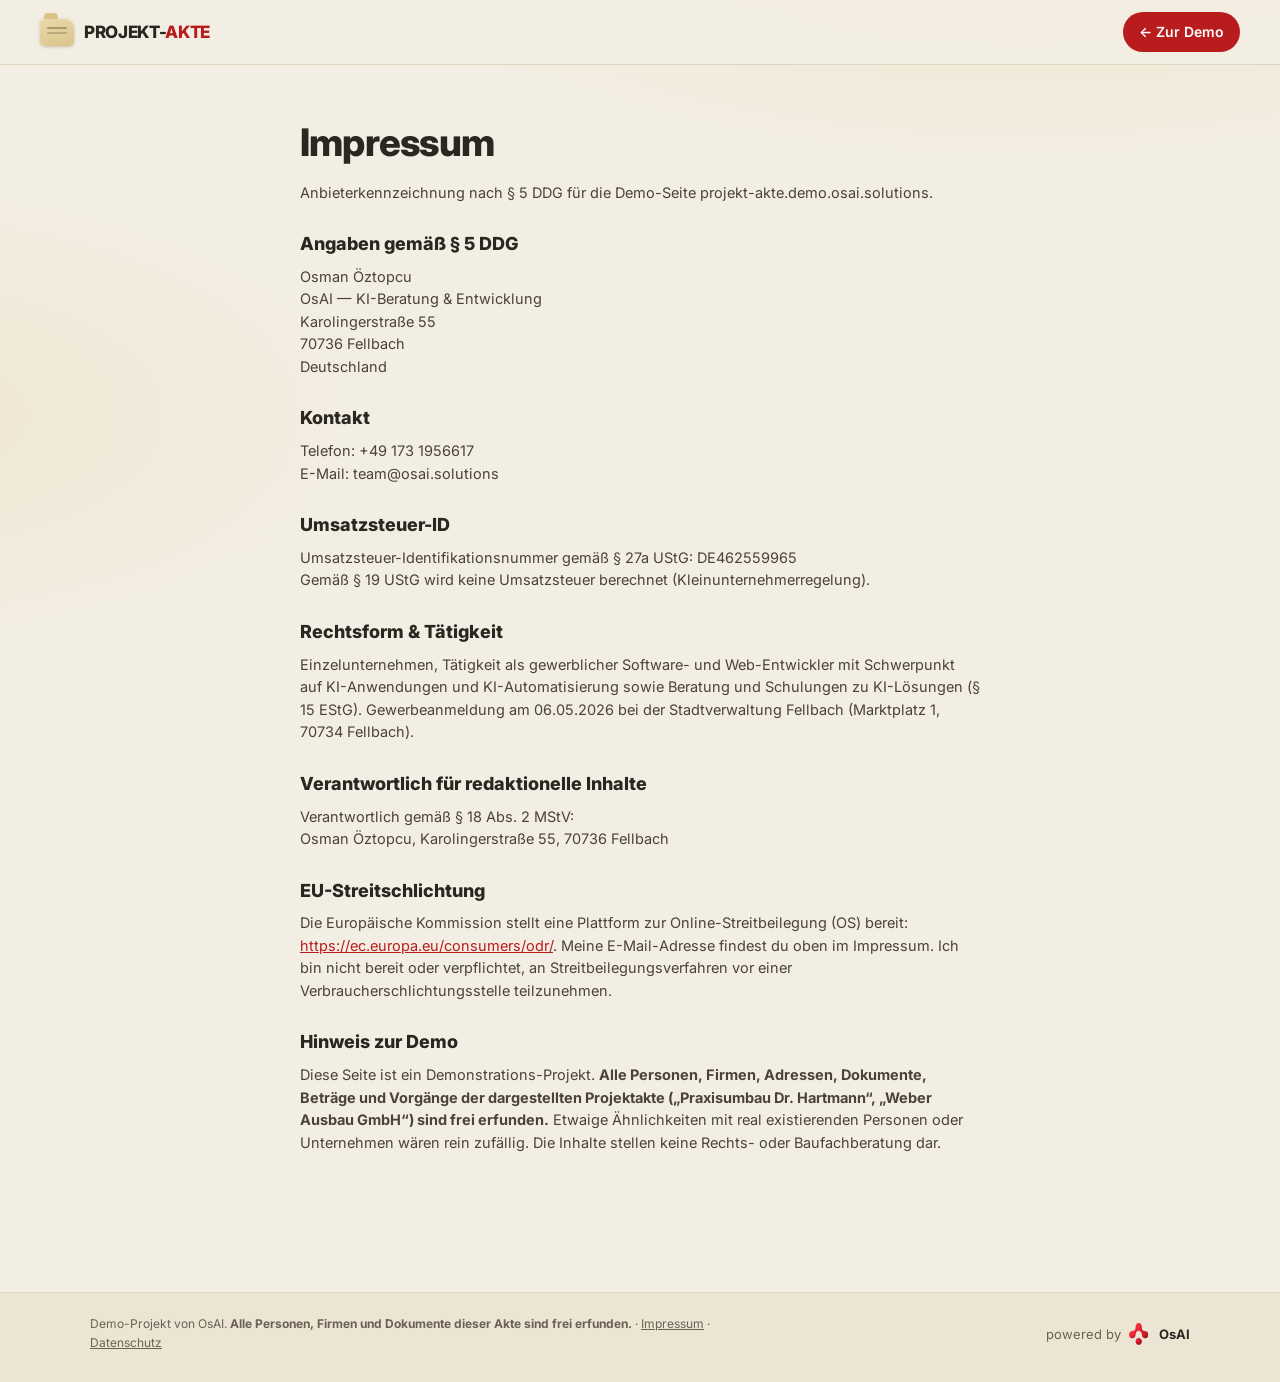
==== impressum.html @ 4da93a94 "feat: Phase 4 — Polish: Rahmen-Story, Impressum/Datenschutz (Freitext-Gemini-Passus), OG-Bild, Mobil" ====
<!DOCTYPE html>
<html lang="de">
<head>
  <meta charset="UTF-8">
  <meta name="viewport" content="width=device-width, initial-scale=1.0">
  <title>Impressum — Projekt-Akte</title>
  <meta name="description" content="Impressum der Demo-Seite Projekt-Akte — Anbieterkennzeichnung nach § 5 DDG.">
  <meta name="robots" content="noindex">
  <link rel="icon" href="data:image/svg+xml,<svg xmlns='http://www.w3.org/2000/svg' viewBox='0 0 100 100'><rect x='8' y='30' width='84' height='58' rx='10' fill='%23d9c489'/><rect x='8' y='22' width='34' height='14' rx='5' fill='%23b91c1c'/><rect x='20' y='48' width='60' height='6' rx='3' fill='%232b2620' opacity='.45'/><rect x='20' y='62' width='44' height='6' rx='3' fill='%232b2620' opacity='.3'/></svg>">
  <link rel="preconnect" href="https://fonts.googleapis.com">
  <link rel="preconnect" href="https://fonts.gstatic.com" crossorigin>
  <link href="https://fonts.googleapis.com/css2?family=Inter:wght@400;500;600;700;800&display=swap" rel="stylesheet">
  <link rel="stylesheet" href="assets/css/style.css">
</head>
<body>

  <header class="topbar">
    <a class="topbar-brand" href="/">
      <span class="akte-mark" aria-hidden="true"></span>
      <span class="topbar-wort">PROJEKT-<em>AKTE</em></span>
    </a>
    <a class="topbar-cta" href="/">← Zur Demo</a>
  </header>

  <main class="legal-page">
    <h1>Impressum</h1>
    <p class="legal-lead">Anbieterkennzeichnung nach § 5 DDG für die Demo-Seite projekt-akte.demo.osai.solutions.</p>

    <h2>Angaben gemäß § 5 DDG</h2>
    <p>
      Osman Öztopcu<br>
      OsAI — KI-Beratung &amp; Entwicklung<br>
      Karolingerstraße 55<br>
      70736 Fellbach<br>
      Deutschland
    </p>

    <h2>Kontakt</h2>
    <p>
      Telefon: +49 173 1956617<br>
      E-Mail: team@osai.solutions
    </p>

    <h2>Umsatzsteuer-ID</h2>
    <p>Umsatzsteuer-Identifikationsnummer gemäß § 27a UStG: DE462559965<br>
    Gemäß § 19 UStG wird keine Umsatzsteuer berechnet (Kleinunternehmerregelung).</p>

    <h2>Rechtsform &amp; Tätigkeit</h2>
    <p>Einzelunternehmen, Tätigkeit als gewerblicher Software- und Web-Entwickler mit Schwerpunkt auf KI-Anwendungen und KI-Automatisierung sowie Beratung und Schulungen zu KI-Lösungen (§ 15 EStG). Gewerbeanmeldung am 06.05.2026 bei der Stadtverwaltung Fellbach (Marktplatz 1, 70734 Fellbach).</p>

    <h2>Verantwortlich für redaktionelle Inhalte</h2>
    <p>Verantwortlich gemäß § 18 Abs. 2 MStV:<br>
    Osman Öztopcu, Karolingerstraße 55, 70736 Fellbach</p>

    <h2>EU-Streitschlichtung</h2>
    <p>Die Europäische Kommission stellt eine Plattform zur Online-Streitbeilegung (OS) bereit: <a href="https://ec.europa.eu/consumers/odr/" target="_blank" rel="noopener">https://ec.europa.eu/consumers/odr/</a>. Meine E-Mail-Adresse findest du oben im Impressum. Ich bin nicht bereit oder verpflichtet, an Streitbeilegungsverfahren vor einer Verbraucherschlichtungsstelle teilzunehmen.</p>

    <h2>Hinweis zur Demo</h2>
    <p>Diese Seite ist ein Demonstrations-Projekt. <strong>Alle Personen, Firmen, Adressen, Dokumente, Beträge und Vorgänge der dargestellten Projektakte („Praxisumbau Dr. Hartmann“, „Weber Ausbau GmbH“) sind frei erfunden.</strong> Etwaige Ähnlichkeiten mit real existierenden Personen oder Unternehmen wären rein zufällig. Die Inhalte stellen keine Rechts- oder Baufachberatung dar.</p>
  </main>

  <footer class="footer">
    <div class="footer-inner">
      <span class="footer-note">Demo-Projekt von OsAI. <strong>Alle Personen, Firmen und Dokumente dieser Akte sind frei erfunden.</strong> · <a href="impressum.html">Impressum</a> · <a href="datenschutz.html">Datenschutz</a></span>
      <a class="footer-brand" href="https://osai.solutions?utm_source=projekt-akte" target="_blank" rel="noopener">
        powered by <img src="assets/img/osai-logo.png" alt="OsAI" width="22" height="22"> <strong>OsAI</strong>
      </a>
    </div>
  </footer>

</body>
</html>
---- assets/css/style.css ----
/* Projekt-Akte — Akten-Ästhetik: Papier/Manila, Briefkopf-Dokumente, OsAI-Akzent im Chat. */

:root {
  --papier: #f3eee3;
  --papier-tief: #ece5d4;
  --karte: #fdfcf7;
  --manila: #e9d9ae;
  --manila-tief: #d9c489;
  --tinte: #2b2620;
  --tinte-soft: #6b6254;
  --linie: #e0d6c0;
  --osai: #b91c1c;
  --osai-hell: #f6303a;
  --osai-bg: #fdf1f0;
  --gruen: #2e7d4f;
  --gold: #b07d1e;
  --radius: 14px;
  --schatten: 0 1px 2px rgba(60, 48, 22, .08), 0 8px 24px -12px rgba(60, 48, 22, .25);
  --font: "Inter", system-ui, -apple-system, sans-serif;
  --font-dok: Georgia, "Times New Roman", serif;
  --font-hand: "Caveat", cursive;
}

* { margin: 0; padding: 0; box-sizing: border-box; }
html { scroll-behavior: smooth; }
body {
  font-family: var(--font);
  background:
    radial-gradient(1200px 500px at 80% -10%, rgba(233, 217, 174, .55), transparent 60%),
    radial-gradient(900px 420px at -10% 30%, rgba(233, 217, 174, .35), transparent 55%),
    var(--papier);
  color: var(--tinte);
  line-height: 1.55;
  -webkit-font-smoothing: antialiased;
  overflow-x: hidden;
}
img { max-width: 100%; display: block; }
a { color: var(--osai); }
button { font-family: inherit; cursor: pointer; }

/* ---------- Scroll-Reveals ---------- */
.reveal { opacity: 0; transform: translateY(22px); transition: opacity .7s ease, transform .7s cubic-bezier(.16, 1, .3, 1); }
.reveal.sichtbar { opacity: 1; transform: none; }

/* ---------- Topbar ---------- */
.topbar {
  position: sticky; top: 0; z-index: 50;
  display: flex; align-items: center; justify-content: space-between;
  padding: 12px clamp(16px, 4vw, 40px);
  background: rgba(243, 238, 227, .88); backdrop-filter: blur(10px);
  border-bottom: 1px solid var(--linie);
}
.topbar-brand { display: flex; align-items: center; gap: 10px; text-decoration: none; color: var(--tinte); }
.akte-mark {
  width: 34px; height: 28px; border-radius: 5px 9px 5px 5px;
  background: linear-gradient(160deg, var(--manila), var(--manila-tief));
  position: relative; box-shadow: inset 0 1px 0 rgba(255, 255, 255, .5), 0 1px 3px rgba(60, 48, 22, .25);
}
.akte-mark::before {
  content: ""; position: absolute; top: -5px; left: 4px; width: 14px; height: 6px;
  border-radius: 4px 4px 0 0; background: var(--manila-tief);
}
.akte-mark::after {
  content: ""; position: absolute; left: 7px; right: 7px; top: 9px; height: 2px;
  background: rgba(60, 48, 22, .35); box-shadow: 0 5px 0 rgba(60, 48, 22, .22);
  border-radius: 2px;
}
.topbar-wort { font-weight: 800; letter-spacing: -.02em; font-size: 17px; }
.topbar-wort em { font-style: normal; color: var(--osai); }
.topbar-cta {
  background: var(--osai); color: #fff; text-decoration: none; font-weight: 600; font-size: 14px;
  padding: 9px 16px; border-radius: 99px; transition: transform .2s, box-shadow .2s; white-space: nowrap;
}
.topbar-cta:hover { transform: translateY(-1px); box-shadow: 0 6px 18px -6px rgba(185, 28, 28, .55); }

/* ---------- Hero / Claim ---------- */
.hero { max-width: 1180px; margin: 0 auto; padding: clamp(34px, 6vw, 64px) clamp(16px, 4vw, 40px) clamp(10px, 2vw, 18px); text-align: center; }
.hero-badge {
  display: inline-flex; align-items: center; gap: 8px; font-size: 13px; font-weight: 600; color: var(--tinte-soft);
  background: var(--karte); border: 1px solid var(--linie); padding: 6px 14px; border-radius: 99px; margin-bottom: 18px;
}
.hero-badge .punkt { width: 8px; height: 8px; border-radius: 99px; background: var(--gruen); animation: pulsieren 2.2s infinite; }
@keyframes pulsieren { 0%, 100% { box-shadow: 0 0 0 0 rgba(46, 125, 79, .45); } 50% { box-shadow: 0 0 0 6px rgba(46, 125, 79, 0); } }
.hero h1 { font-size: clamp(30px, 5.4vw, 56px); font-weight: 800; letter-spacing: -.03em; line-height: 1.08; }
.hero h1 em { font-style: normal; color: var(--osai); }
.hero-sub { max-width: 640px; margin: 16px auto 0; font-size: clamp(15px, 2vw, 18px); color: var(--tinte-soft); }
.hero-hinweis { margin-top: 14px; font-size: 13px; color: var(--tinte-soft); }

/* ---------- Demo-Layout ---------- */
.demo { max-width: 1280px; margin: clamp(18px, 3vw, 30px) auto 0; padding: 0 clamp(10px, 3vw, 40px); }
.demo-grid { display: grid; grid-template-columns: minmax(340px, 40%) 1fr; gap: 18px; align-items: stretch; }

/* ---------- Akte (Timeline) ---------- */
.akte {
  background: linear-gradient(170deg, var(--manila) 0, var(--manila) 46px, var(--papier-tief) 46px);
  border: 1px solid var(--manila-tief); border-radius: var(--radius);
  box-shadow: var(--schatten); display: flex; flex-direction: column; overflow: hidden;
  height: clamp(520px, 78vh, 860px);
}
.akte-kopf { padding: 11px 16px 9px; display: flex; align-items: baseline; gap: 10px; flex-wrap: wrap; }
.akte-kopf h2 { font-size: 15px; font-weight: 800; letter-spacing: .01em; }
.akte-kopf span { font-size: 12px; color: rgba(43, 38, 32, .65); font-weight: 600; }
.filter-leiste { display: flex; gap: 6px; padding: 8px 12px; overflow-x: auto; scrollbar-width: none; border-bottom: 1px solid var(--linie); background: var(--papier-tief); }
.filter-leiste::-webkit-scrollbar { display: none; }
.filter-chip {
  border: 1px solid var(--linie); background: var(--karte); color: var(--tinte-soft);
  font-size: 12.5px; font-weight: 600; padding: 5px 12px; border-radius: 99px; white-space: nowrap;
  transition: all .2s;
}
.filter-chip.aktiv { background: var(--tinte); border-color: var(--tinte); color: var(--papier); }
.timeline { overflow-y: auto; padding: 4px 12px 24px; flex: 1; scroll-behavior: smooth; overscroll-behavior: contain; }
.woche-kopf {
  position: sticky; top: 0; z-index: 5; margin: 14px -12px 8px; padding: 6px 16px;
  background: linear-gradient(90deg, var(--papier-tief) 70%, rgba(236, 229, 212, .9));
  backdrop-filter: blur(4px);
  font-size: 12px; font-weight: 800; letter-spacing: .08em; text-transform: uppercase; color: var(--tinte-soft);
  border-bottom: 1px solid var(--linie);
}
.woche-kopf b { color: var(--tinte); margin-right: 8px; }

.karte {
  background: var(--karte); border: 1px solid var(--linie); border-radius: 12px;
  margin: 10px 0; box-shadow: 0 1px 2px rgba(60, 48, 22, .07);
  transition: box-shadow .3s, border-color .3s, transform .3s;
  scroll-margin: 64px;
}
.karte:hover { border-color: var(--manila-tief); }
.karte-kopf { display: flex; gap: 10px; padding: 11px 13px; align-items: flex-start; width: 100%; background: none; border: 0; text-align: left; color: inherit; }
.karte-icon { font-size: 17px; line-height: 1.3; flex-shrink: 0; }
.karte-titel { font-size: 13.5px; font-weight: 700; line-height: 1.35; }
.karte-datum { font-size: 11.5px; color: var(--tinte-soft); margin-top: 1px; }
.karte-pfeil { margin-left: auto; flex-shrink: 0; color: var(--tinte-soft); transition: transform .3s; font-size: 11px; padding-top: 3px; }
.karte.open .karte-pfeil { transform: rotate(180deg); }
.karte-inhalt { display: none; padding: 0 13px 13px; }
.karte.open .karte-inhalt { display: block; animation: aufklappen .35s ease; }
@keyframes aufklappen { from { opacity: 0; transform: translateY(-6px); } to { opacity: 1; transform: none; } }

.karte.fokus { border-color: var(--osai); box-shadow: 0 0 0 3px rgba(185, 28, 28, .18), var(--schatten); }

/* Dokument-Ansicht (Briefkopf-Optik) */
.dok {
  background: #fff; border: 1px solid var(--linie); border-radius: 8px;
  padding: 16px 16px 14px; font-family: var(--font-dok); font-size: 13px; line-height: 1.6;
  box-shadow: inset 0 0 40px rgba(233, 217, 174, .18);
}
.dok-briefkopf { display: flex; justify-content: space-between; gap: 10px; align-items: flex-start; border-bottom: 2px solid var(--tinte); padding-bottom: 9px; margin-bottom: 11px; }
.dok-firma { font-family: var(--font); font-weight: 800; font-size: 14px; letter-spacing: -.01em; }
.dok-firma small { display: block; font-weight: 500; font-size: 10px; color: var(--tinte-soft); letter-spacing: .03em; }
.dok-logo { width: 26px; height: 26px; border-radius: 6px; background: var(--tinte); color: var(--manila); font-family: var(--font); font-weight: 800; font-size: 14px; display: grid; place-items: center; flex-shrink: 0; }
.dok-logo.h { background: #27415a; color: #dfe9f3; }
.dok-betreff { font-weight: 700; margin-bottom: 9px; }
.dok p { margin: 7px 0; white-space: pre-line; }
.dok table { width: 100%; border-collapse: collapse; margin: 9px 0; font-size: 12.5px; }
.dok th { text-align: left; font-size: 10.5px; text-transform: uppercase; letter-spacing: .06em; font-family: var(--font); color: var(--tinte-soft); border-bottom: 1px solid var(--linie); padding: 4px 6px; }
.dok td { border-bottom: 1px solid #f0ead9; padding: 5px 6px; vertical-align: top; }
.dok td:last-child, .dok th:last-child { text-align: right; white-space: nowrap; }
.dok tfoot td { font-weight: 700; border-bottom: 0; border-top: 2px solid var(--tinte); }
.dok tfoot tr + tr td { border-top: 0; font-weight: 400; }
.dok tfoot tr:last-child td { font-weight: 800; }

/* Mail-Ansicht */
.mail-kopf { font-size: 11.5px; color: var(--tinte-soft); background: var(--papier); border: 1px solid var(--linie); border-radius: 8px; padding: 8px 10px; margin-bottom: 9px; }
.mail-kopf div { overflow: hidden; text-overflow: ellipsis; white-space: nowrap; }
.mail-kopf b { color: var(--tinte); }

/* Notiz-Ansicht */
.notiz { background: #fdf6dd; border: 1px solid #ead9a0; border-radius: 8px; padding: 13px 14px; box-shadow: 2px 3px 0 rgba(176, 125, 30, .12); position: relative; }
.notiz::before { content: ""; position: absolute; top: -7px; left: 50%; width: 64px; height: 14px; transform: translateX(-50%) rotate(-2deg); background: rgba(217, 196, 137, .6); border-radius: 2px; }
.notiz-kopf { font-family: var(--font-hand); font-size: 19px; color: var(--gold); margin-bottom: 5px; }
.notiz p { font-size: 13px; margin: 7px 0; white-space: pre-line; }

/* WhatsApp-Ansicht */
.wa { background: #e7e1d3; border-radius: 8px; padding: 10px; }
.wa-bubble { max-width: 88%; padding: 7px 10px; border-radius: 10px; font-size: 12.8px; margin: 6px 0; position: relative; white-space: pre-line; box-shadow: 0 1px 1px rgba(0, 0, 0, .08); }
.wa-bubble.weber { background: #fff; border-top-left-radius: 3px; }
.wa-bubble.hartmann { background: #dcf3c8; margin-left: auto; border-top-right-radius: 3px; }
.wa-wer { font-size: 10.5px; font-weight: 700; color: var(--osai); margin-bottom: 2px; }
.wa-bubble.hartmann .wa-wer { color: #1f7a4d; }
.wa-zeit { display: block; font-size: 10px; color: rgba(43, 38, 32, .45); text-align: right; margin-top: 2px; }
.wa-foto { border-radius: 8px; margin: 4px 0 2px; aspect-ratio: 4/3; object-fit: cover; width: 100%; background: #d6cfbf; }

.karte-foto-thumb { width: 54px; height: 42px; object-fit: cover; border-radius: 6px; border: 1px solid var(--linie); flex-shrink: 0; }

/* Passage-Highlight — der Aha-Moment */
.passage { border-radius: 4px; transition: background .4s; box-decoration-break: clone; -webkit-box-decoration-break: clone; }
.passage-glow { animation: passageGlow 2.6s ease 2; background: #ffe9a8; box-shadow: 0 0 0 4px #ffe9a8; }
@keyframes passageGlow {
  0% { background: #ffd34d; box-shadow: 0 0 0 4px #ffd34d, 0 0 24px 4px rgba(255, 195, 26, .55); }
  60% { background: #ffe9a8; box-shadow: 0 0 0 4px #ffe9a8, 0 0 0 0 rgba(255, 195, 26, 0); }
  100% { background: #ffe9a8; box-shadow: 0 0 0 4px #ffe9a8; }
}
tr.passage-glow td { animation: none; background: #ffe9a8; transition: background .4s; }

/* ---------- Chat ---------- */
.chat {
  background: var(--karte); border: 1px solid var(--linie); border-radius: var(--radius);
  box-shadow: var(--schatten); display: flex; flex-direction: column; overflow: hidden;
  height: clamp(520px, 78vh, 860px);
}
.chat-kopf { display: flex; align-items: center; gap: 10px; padding: 12px 16px; border-bottom: 1px solid var(--linie); background: linear-gradient(180deg, #fff, var(--karte)); }
.chat-avatar { width: 34px; height: 34px; border-radius: 10px; background: var(--osai); display: grid; place-items: center; flex-shrink: 0; }
.chat-avatar img { width: 20px; height: 20px; }
.chat-kopf h2 { font-size: 15px; font-weight: 800; }
.chat-kopf p { font-size: 12px; color: var(--tinte-soft); }
.chat-verlauf { flex: 1; overflow-y: auto; padding: 16px; display: flex; flex-direction: column; gap: 12px; scroll-behavior: smooth; }
.msg { max-width: 86%; padding: 11px 14px; border-radius: 16px; font-size: 14px; animation: msgRein .35s cubic-bezier(.16, 1, .3, 1); }
@keyframes msgRein { from { opacity: 0; transform: translateY(10px) scale(.97); } to { opacity: 1; transform: none; } }
.msg.user { align-self: flex-end; background: var(--osai); color: #fff; border-bottom-right-radius: 5px; font-weight: 500; }
.msg.bot { align-self: flex-start; background: var(--papier); border: 1px solid var(--linie); border-bottom-left-radius: 5px; }
.msg.bot.unbekannt { border-color: var(--gold); background: #fdf6dd; }
.msg-spur { display: block; font-size: 10.5px; color: var(--tinte-soft); margin-top: 7px; }
.msg-spur b { color: var(--gold); font-weight: 700; }
.tipp-cursor { display: inline-block; width: 2px; height: 1em; background: var(--osai); vertical-align: text-bottom; animation: blinzeln .8s infinite; margin-left: 1px; }
@keyframes blinzeln { 50% { opacity: 0; } }
.denkt { display: inline-flex; gap: 4px; padding: 4px 2px; }
.denkt i { width: 7px; height: 7px; border-radius: 99px; background: var(--manila-tief); animation: huepfen 1.2s infinite; }
.denkt i:nth-child(2) { animation-delay: .15s; }
.denkt i:nth-child(3) { animation-delay: .3s; }
@keyframes huepfen { 0%, 60%, 100% { transform: none; } 30% { transform: translateY(-5px); } }

/* Quellen-Chips */
.quellen { display: flex; flex-wrap: wrap; gap: 7px; margin-top: 10px; }
.quelle-chip {
  display: inline-flex; align-items: center; gap: 6px; border: 1px solid var(--manila-tief);
  background: #fbf4df; color: var(--tinte); font-size: 12px; font-weight: 600;
  padding: 6px 11px; border-radius: 9px; position: relative;
  opacity: 0; transform: translateY(8px) scale(.92);
  transition: border-color .2s, background .2s, box-shadow .2s;
}
.quelle-chip.pop { animation: chipPop .45s cubic-bezier(.34, 1.56, .64, 1) forwards; }
@keyframes chipPop { to { opacity: 1; transform: none; } }
.quelle-chip:hover, .quelle-chip.aktiv { border-color: var(--osai); background: var(--osai-bg); box-shadow: 0 3px 10px -4px rgba(185, 28, 28, .4); }
.quelle-chip .q-icon { font-size: 13px; }
.quelle-chip .q-datum { color: var(--tinte-soft); font-weight: 500; }
.quelle-chip::after {
  content: "„" attr(data-snippet) "“";
  position: absolute; bottom: calc(100% + 8px); left: 0; z-index: 30;
  width: min(300px, 74vw); background: var(--tinte); color: var(--papier);
  font-size: 11.5px; font-weight: 400; line-height: 1.45; padding: 9px 11px; border-radius: 9px;
  opacity: 0; pointer-events: none; transform: translateY(4px); transition: opacity .2s, transform .2s;
  font-style: italic;
}
.quelle-chip:hover::after { opacity: 1; transform: none; }
@media (hover: none) { .quelle-chip::after { display: none; } }

/* Frage-Chips + Eingabe */
.chat-fuss { border-top: 1px solid var(--linie); background: #fff; padding: 10px 14px 13px; }
.fuss-label { font-size: 11px; font-weight: 700; letter-spacing: .07em; text-transform: uppercase; color: var(--tinte-soft); margin: 2px 0 7px; }
.frage-chips { display: flex; gap: 7px; overflow-x: auto; padding-bottom: 6px; scrollbar-width: none; }
.frage-chips::-webkit-scrollbar { display: none; }
.frage-chip {
  border: 1px solid var(--linie); background: var(--papier); color: var(--tinte);
  font-size: 12.8px; font-weight: 600; padding: 8px 13px; border-radius: 99px; white-space: nowrap;
  transition: all .2s; flex-shrink: 0;
}
.frage-chip:hover:not(:disabled) { border-color: var(--osai); color: var(--osai); background: var(--osai-bg); transform: translateY(-1px); }
.frage-chip:disabled { opacity: .45; cursor: default; }
.frage-chip.gefragt { border-style: dashed; opacity: .6; }
.eingabe { display: flex; gap: 8px; margin-top: 8px; }
.eingabe input {
  flex: 1; border: 1px solid var(--linie); border-radius: 99px; padding: 10px 16px; font: inherit; font-size: 14px;
  background: var(--papier); color: var(--tinte); outline: none; transition: border-color .2s, box-shadow .2s; min-width: 0;
}
.eingabe input:focus { border-color: var(--osai); box-shadow: 0 0 0 3px rgba(185, 28, 28, .12); background: #fff; }
.eingabe button {
  background: var(--osai); border: 0; color: #fff; font-weight: 700; font-size: 14px;
  padding: 0 18px; border-radius: 99px; transition: transform .2s, box-shadow .2s; flex-shrink: 0;
}
.eingabe button:hover:not(:disabled) { transform: translateY(-1px); box-shadow: 0 6px 16px -6px rgba(185, 28, 28, .5); }
.eingabe button:disabled { opacity: .5; cursor: default; }
.eingabe-hinweis { font-size: 10.5px; color: var(--tinte-soft); margin-top: 6px; }

/* ---------- Bottom-Sheet (mobil) ---------- */
.sheet-hintergrund { position: fixed; inset: 0; background: rgba(43, 38, 32, .5); z-index: 90; opacity: 0; pointer-events: none; transition: opacity .3s; }
.sheet-hintergrund.offen { opacity: 1; pointer-events: auto; }
.sheet {
  position: fixed; left: 0; right: 0; bottom: 0; z-index: 95; max-height: 82vh;
  background: var(--papier); border-radius: 18px 18px 0 0; box-shadow: 0 -10px 40px rgba(43, 38, 32, .3);
  transform: translateY(102%); transition: transform .38s cubic-bezier(.16, 1, .3, 1);
  display: flex; flex-direction: column;
}
.sheet.offen { transform: none; }
.sheet-griff { width: 44px; height: 5px; border-radius: 99px; background: var(--manila-tief); margin: 9px auto 4px; flex-shrink: 0; }
.sheet-kopf { display: flex; align-items: flex-start; gap: 10px; padding: 6px 18px 10px; border-bottom: 1px solid var(--linie); }
.sheet-kopf .karte-titel { font-size: 14.5px; }
.sheet-zu { margin-left: auto; background: var(--papier-tief); border: 1px solid var(--linie); border-radius: 99px; width: 30px; height: 30px; font-size: 14px; color: var(--tinte-soft); flex-shrink: 0; }
.sheet-inhalt { overflow-y: auto; padding: 14px 18px 28px; }

/* ---------- Panels: Wochen-Brief + Offene Punkte ---------- */
.panels { max-width: 1280px; margin: clamp(36px, 6vw, 64px) auto 0; padding: 0 clamp(10px, 3vw, 40px); }
.panels-kopf { text-align: center; max-width: 660px; margin: 0 auto clamp(20px, 3vw, 32px); }
.panels-kopf h2, .story h2 { font-size: clamp(24px, 3.6vw, 36px); font-weight: 800; letter-spacing: -.02em; }
.panels-kopf p { color: var(--tinte-soft); margin-top: 8px; font-size: 15px; }
.panels-grid { display: grid; grid-template-columns: 1.15fr 1fr; gap: 18px; align-items: start; }

.brief {
  background: var(--karte); border: 1px solid var(--linie); border-radius: var(--radius); box-shadow: var(--schatten);
  padding: clamp(18px, 3vw, 28px); position: relative; overflow: hidden;
}
.brief::before { content: ""; position: absolute; top: 0; left: 0; right: 0; height: 5px; background: linear-gradient(90deg, var(--osai), var(--osai-hell)); }
.brief-meta { font-size: 11.5px; font-weight: 700; letter-spacing: .08em; text-transform: uppercase; color: var(--osai); margin-bottom: 6px; }
.brief h3 { font-size: 19px; font-weight: 800; margin-bottom: 4px; }
.brief-sub { font-size: 12.5px; color: var(--tinte-soft); margin-bottom: 14px; }
.brief h4 { font-size: 12px; font-weight: 800; letter-spacing: .07em; text-transform: uppercase; color: var(--tinte-soft); margin: 16px 0 7px; }
.brief li { list-style: none; display: flex; gap: 9px; align-items: flex-start; font-size: 13.8px; padding: 6px 0; border-bottom: 1px dashed var(--linie); }
.brief li:last-child { border-bottom: 0; }
.brief li .b-icon { flex-shrink: 0; }
.brief li > div { flex: 1; }
.brief .quelle-chip { opacity: 1; transform: none; margin-top: 5px; font-size: 11px; padding: 4px 9px; }

.punkte { display: flex; flex-direction: column; gap: 12px; }
.punkt-karte { background: var(--karte); border: 1px solid var(--linie); border-radius: var(--radius); box-shadow: var(--schatten); padding: 16px 18px; transition: transform .25s, box-shadow .25s; }
.punkt-karte:hover { transform: translateY(-2px); }
.punkt-status { display: inline-block; font-size: 10.5px; font-weight: 800; letter-spacing: .06em; text-transform: uppercase; padding: 3px 9px; border-radius: 99px; margin-bottom: 8px; }
.punkt-status.frist { background: #fdeaea; color: var(--osai); }
.punkt-status.pruefung { background: #fdf3dd; color: var(--gold); }
.punkt-status.offen { background: #ece5d4; color: var(--tinte-soft); }
.punkt-karte h3 { font-size: 15px; font-weight: 700; margin-bottom: 4px; }
.punkt-karte p { font-size: 13px; color: var(--tinte-soft); margin-bottom: 9px; }
.punkt-karte .quelle-chip { opacity: 1; transform: none; }

/* ---------- Rahmen-Story ---------- */
.story { max-width: 1080px; margin: clamp(48px, 8vw, 90px) auto 0; padding: 0 clamp(16px, 4vw, 40px); text-align: center; }
.story-sub { color: var(--tinte-soft); max-width: 620px; margin: 10px auto 0; font-size: 15.5px; }
.schritte { display: grid; grid-template-columns: repeat(3, 1fr); gap: 16px; margin-top: clamp(24px, 4vw, 40px); text-align: left; }
.schritt { background: var(--karte); border: 1px solid var(--linie); border-radius: var(--radius); box-shadow: var(--schatten); padding: 22px 20px; position: relative; transition: transform .25s; }
.schritt:hover { transform: translateY(-3px); }
.schritt-nr { width: 34px; height: 34px; border-radius: 10px; background: var(--osai); color: #fff; font-weight: 800; display: grid; place-items: center; margin-bottom: 12px; font-size: 15px; }
.schritt h3 { font-size: 16px; font-weight: 700; margin-bottom: 6px; }
.schritt p { font-size: 13.5px; color: var(--tinte-soft); }
.preis-zeile {
  display: inline-flex; flex-wrap: wrap; align-items: center; justify-content: center; gap: 10px 18px;
  margin-top: clamp(22px, 4vw, 34px); background: var(--karte); border: 1px solid var(--linie);
  border-radius: 16px; box-shadow: var(--schatten); padding: 16px 26px;
}
.preis-zeile b { font-size: 22px; letter-spacing: -.02em; }
.preis-zeile span { font-size: 13px; color: var(--tinte-soft); }
.cta-block { margin-top: clamp(22px, 4vw, 32px); display: flex; flex-direction: column; align-items: center; gap: 12px; }
.cta-haupt {
  display: inline-flex; align-items: center; gap: 10px; background: var(--osai); color: #fff; text-decoration: none;
  font-weight: 700; font-size: 17px; padding: 16px 30px; border-radius: 99px;
  box-shadow: 0 10px 28px -10px rgba(185, 28, 28, .55); transition: transform .2s, box-shadow .2s;
}
.cta-haupt:hover { transform: translateY(-2px); box-shadow: 0 16px 36px -12px rgba(185, 28, 28, .65); }
.cta-neben { font-size: 13.5px; color: var(--tinte-soft); }
.cta-neben a { font-weight: 600; }

/* ---------- Footer ---------- */
.footer { margin-top: clamp(50px, 8vw, 90px); border-top: 1px solid var(--linie); background: var(--papier-tief); }
.footer-inner { max-width: 1180px; margin: 0 auto; padding: 22px clamp(16px, 4vw, 40px) 30px; display: flex; flex-wrap: wrap; gap: 14px 24px; align-items: center; justify-content: space-between; }
.footer-note { font-size: 12px; color: var(--tinte-soft); max-width: 640px; }
.footer-note a { color: var(--tinte-soft); }
.footer-brand { display: inline-flex; align-items: center; gap: 8px; font-size: 13px; color: var(--tinte-soft); text-decoration: none; }
.footer-brand img { width: 22px; height: 22px; border-radius: 6px; }
.footer-brand strong { color: var(--tinte); }

/* ---------- Legal-Seiten ---------- */
.legal-page { max-width: 760px; margin: 0 auto; padding: clamp(28px, 5vw, 48px) clamp(16px, 4vw, 40px); }
.legal-page h1 { font-size: clamp(26px, 4vw, 38px); font-weight: 800; letter-spacing: -.02em; }
.legal-lead { color: var(--tinte-soft); margin: 10px 0 22px; }
.legal-page h2 { font-size: 18px; font-weight: 800; margin: 26px 0 8px; }
.legal-page p, .legal-page li { font-size: 14.5px; color: #4a4337; }
.legal-page ul { padding-left: 20px; margin: 8px 0; }
.legal-page li { margin: 6px 0; }

/* ---------- Mobile ---------- */
@media (max-width: 920px) {
  .demo-grid { grid-template-columns: 1fr; }
  .chat { order: 1; height: min(74vh, 640px); }
  .akte { order: 2; height: min(64vh, 560px); }
  .panels-grid { grid-template-columns: 1fr; }
  .schritte { grid-template-columns: 1fr; }
  .msg { max-width: 92%; }
}
@media (max-width: 480px) {
  .topbar-cta { font-size: 12.5px; padding: 8px 12px; }
  .topbar-wort { font-size: 15px; }
  .chat-verlauf { padding: 12px; }
  .preis-zeile { padding: 14px 16px; }
}

@media (prefers-reduced-motion: reduce) {
  *, *::before, *::after { animation-duration: .01ms !important; transition-duration: .01ms !important; }
  html { scroll-behavior: auto; }
}
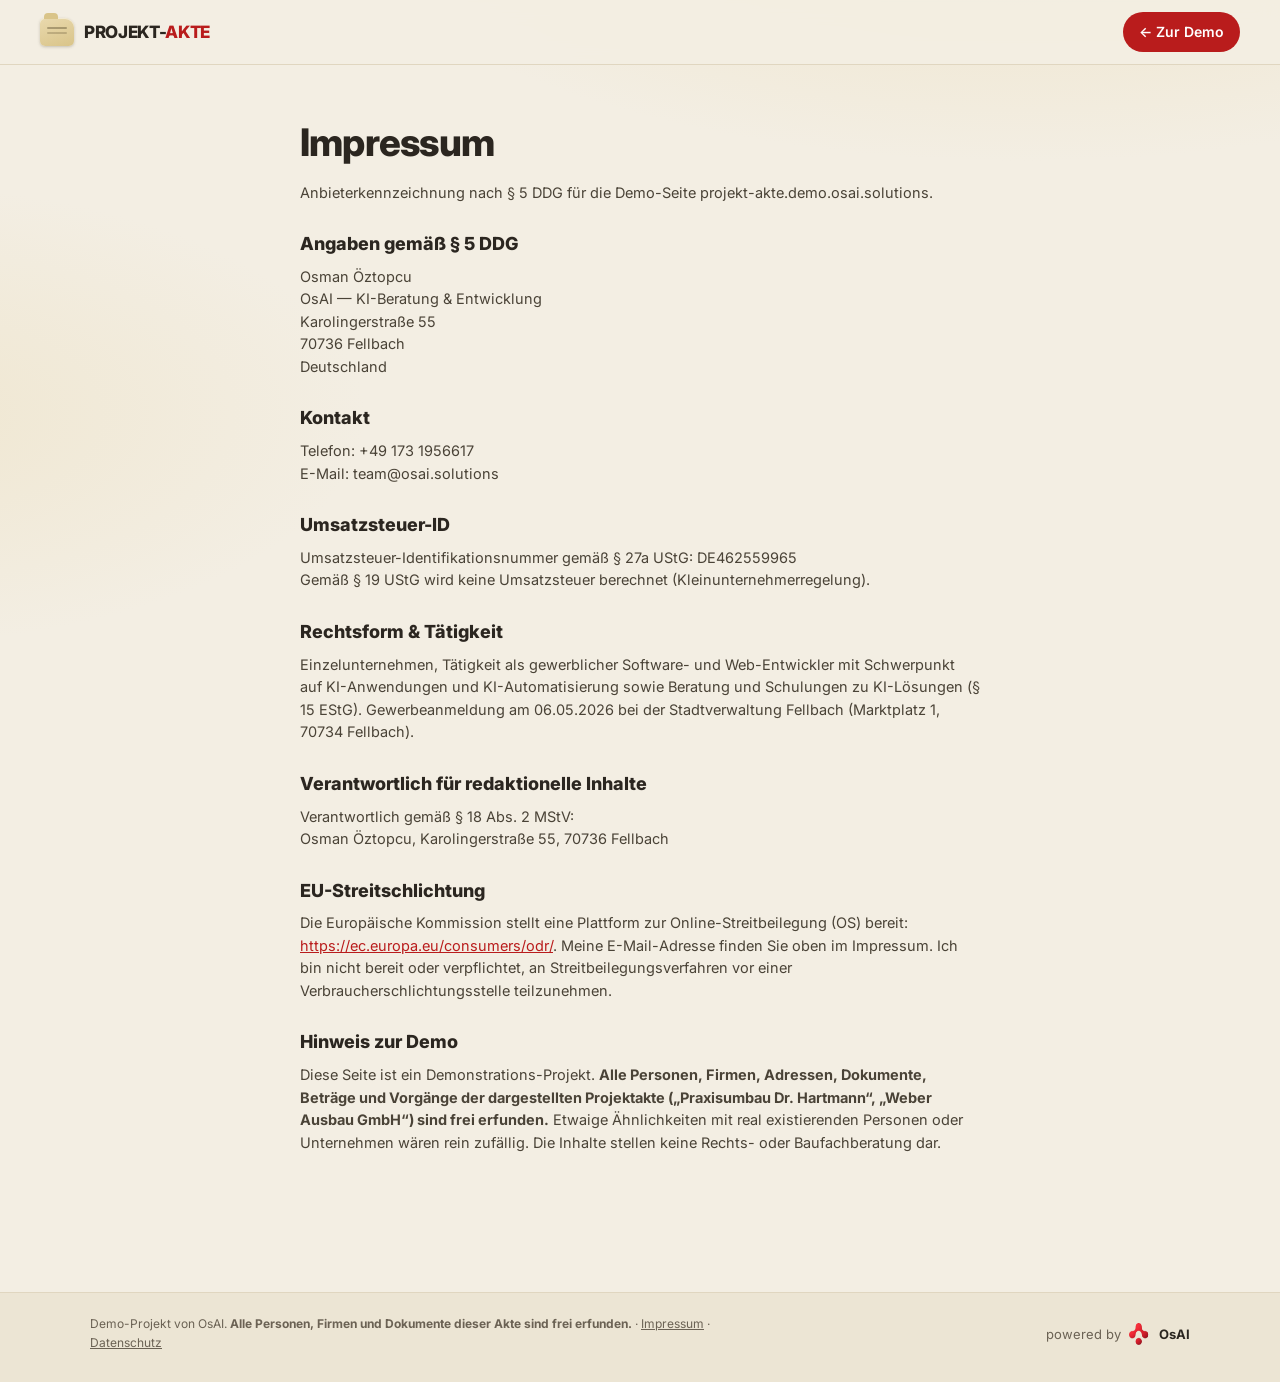
==== commit 0997d6e0: "fix(impressum): du-Form → Sie (EU-Streitschlichtung) Co-Authored-By: Claude Fable 5 <noreply@anthrop" ====
--- a/impressum.html
+++ b/impressum.html
@@ -53,7 +53,7 @@
     Osman Öztopcu, Karolingerstraße 55, 70736 Fellbach</p>
 
     <h2>EU-Streitschlichtung</h2>
-    <p>Die Europäische Kommission stellt eine Plattform zur Online-Streitbeilegung (OS) bereit: <a href="https://ec.europa.eu/consumers/odr/" target="_blank" rel="noopener">https://ec.europa.eu/consumers/odr/</a>. Meine E-Mail-Adresse findest du oben im Impressum. Ich bin nicht bereit oder verpflichtet, an Streitbeilegungsverfahren vor einer Verbraucherschlichtungsstelle teilzunehmen.</p>
+    <p>Die Europäische Kommission stellt eine Plattform zur Online-Streitbeilegung (OS) bereit: <a href="https://ec.europa.eu/consumers/odr/" target="_blank" rel="noopener">https://ec.europa.eu/consumers/odr/</a>. Meine E-Mail-Adresse finden Sie oben im Impressum. Ich bin nicht bereit oder verpflichtet, an Streitbeilegungsverfahren vor einer Verbraucherschlichtungsstelle teilzunehmen.</p>
 
     <h2>Hinweis zur Demo</h2>
     <p>Diese Seite ist ein Demonstrations-Projekt. <strong>Alle Personen, Firmen, Adressen, Dokumente, Beträge und Vorgänge der dargestellten Projektakte („Praxisumbau Dr. Hartmann“, „Weber Ausbau GmbH“) sind frei erfunden.</strong> Etwaige Ähnlichkeiten mit real existierenden Personen oder Unternehmen wären rein zufällig. Die Inhalte stellen keine Rechts- oder Baufachberatung dar.</p>
--- a/assets/css/style.css
+++ b/assets/css/style.css
@@ -149,6 +149,8 @@
 .dok-logo { width: 26px; height: 26px; border-radius: 6px; background: var(--tinte); color: var(--manila); font-family: var(--font); font-weight: 800; font-size: 14px; display: grid; place-items: center; flex-shrink: 0; }
 .dok-logo.h { background: #27415a; color: #dfe9f3; }
 .dok-betreff { font-weight: 700; margin-bottom: 9px; }
+.dok-datum { text-align: right; font-size: 11px; color: var(--tinte-soft); margin: 0 0 8px; }
+.dok-meta { font-size: 11px; color: var(--tinte-soft); margin: 0 0 8px; }
 .dok p { margin: 7px 0; white-space: pre-line; }
 .dok table { width: 100%; border-collapse: collapse; margin: 9px 0; font-size: 12.5px; }
 .dok th { text-align: left; font-size: 10.5px; text-transform: uppercase; letter-spacing: .06em; font-family: var(--font); color: var(--tinte-soft); border-bottom: 1px solid var(--linie); padding: 4px 6px; }
@@ -173,6 +175,8 @@
 .wa { background: #e7e1d3; border-radius: 8px; padding: 10px; }
 .wa-bubble { max-width: 88%; padding: 7px 10px; border-radius: 10px; font-size: 12.8px; margin: 6px 0; position: relative; white-space: pre-line; box-shadow: 0 1px 1px rgba(0, 0, 0, .08); }
 .wa-bubble.weber { background: #fff; border-top-left-radius: 3px; }
+.wa-bubble.monteur { background: #fff; border-top-left-radius: 3px; }
+.wa-bubble.monteur .wa-wer { color: var(--gold); }
 .wa-bubble.hartmann { background: #dcf3c8; margin-left: auto; border-top-right-radius: 3px; }
 .wa-wer { font-size: 10.5px; font-weight: 700; color: var(--osai); margin-bottom: 2px; }
 .wa-bubble.hartmann .wa-wer { color: #1f7a4d; }
